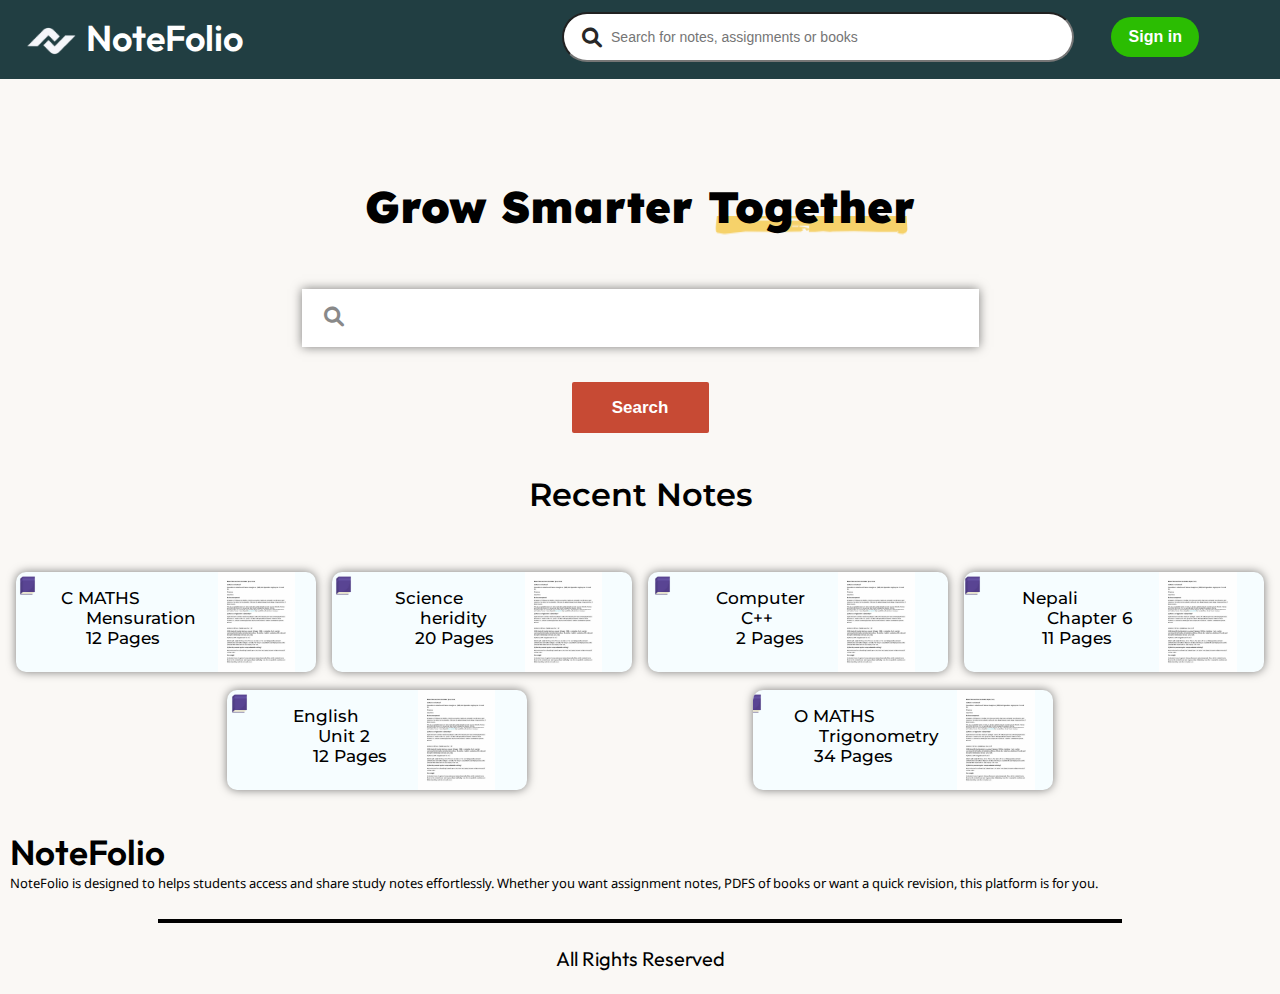
==== index.html @ 2b66f8d0 "updated" ====
<!DOCTYPE html>
<html lang="en">

<head>
    <meta charset="UTF-8">
    <meta name="viewport" content="width=device-width, initial-scale=1.0">
    <title>NoteFolio</title>
</head>
<link rel="stylesheet" href="style.css">
<link rel="preconnect" href="https://fonts.googleapis.com">
<link rel="preconnect" href="https://fonts.gstatic.com" crossorigin>
<link href="https://fonts.googleapis.com/css2?family=Outfit:wght@100..900&display=swap" rel="stylesheet">
<link rel="stylesheet" href="https://cdnjs.cloudflare.com/ajax/libs/font-awesome/6.0.0-beta3/css/all.min.css">
<link rel="stylesheet" href="https://cdnjs.cloudflare.com/ajax/libs/font-awesome/6.0.0-beta3/css/all.min.css">
<link rel="preconnect" href="https://fonts.googleapis.com">
<link rel="preconnect" href="https://fonts.gstatic.com" crossorigin>
<link href="https://fonts.googleapis.com/css2?family=Outfit:wght@100..900&display=swap" rel="stylesheet">
<link rel="preconnect" href="https://fonts.googleapis.com">
<link rel="preconnect" href="https://fonts.googleapis.com">
<link rel="preconnect" href="https://fonts.gstatic.com" crossorigin>
<link
    href="https://fonts.googleapis.com/css2?family=Lexend:wght@100..900&family=Libre+Franklin:ital,wght@0,100..900;1,100..900&family=Outfit:wght@100..900&display=swap"
    rel="stylesheet">
<link rel="shortcut icon" href="images/toplogo1.png" type="image/x-icon">
<link rel="preconnect" href="https://fonts.googleapis.com">
<link rel="preconnect" href="https://fonts.gstatic.com" crossorigin>
<link href="https://fonts.googleapis.com/css2?family=Montserrat:ital,wght@0,100..900;1,100..900&display=swap"
    rel="stylesheet">
    <link rel="preconnect" href="https://fonts.googleapis.com">
    <link rel="preconnect" href="https://fonts.gstatic.com" crossorigin>
    <link href="https://fonts.googleapis.com/css2?family=Noto+Sans:ital,wght@0,100..900;1,100..900&display=swap" rel="stylesheet">

<body>
    <nav>

        <div id="left">
            <img src="images/logo.jpg" alt="img" id="logo-n">
            <p id="notefolio"> NoteFolio</p>
        </div>
        <input type="text" id="mid-searchbar" placeholder="Search for notes, assignments or books">
        <i class="fas fa-search search-icon"></i>
        <i class="fas fa-bars hamburger-icon" id="threedots"></i>

        <button id="signin">Sign in</button>
    </nav>

    <div id="main">
        <p>Grow Smarter Together</p>
        <img src="underlineImg.png" alt="#">
    </div>
    <div id="main2">
        <input type="text">
        <i class="fa fa-search"></i>

    </div>
    <div id="searchbtn">
        <button id="search">Search</button>
    </div>
    <br>
    <p id="recent-notes">Recent Notes</p>
    <div id="notes-container">
        <div class="note">
            <img src="images/book-removebg-preview.png" alt="" class="book-logo" id="first-book-logo">
            <p class="recent-notes">
                 C MATHS 
                <br> &nbsp;&nbsp;&nbsp;&nbsp; Mensuration <br>&nbsp;&nbsp;&nbsp;&nbsp; 12 Pages
             </p>
            <img src="images/pdf img.jpg" alt="" class="pdf-img">
        </div>
        
        <div class="note note2">
            <img src="images/book-removebg-preview.png" alt="" class="book-logo"> 
            <p class="recent-notes">Science <br>&nbsp;&nbsp;&nbsp;&nbsp; heridity <br> &nbsp;&nbsp;&nbsp;&nbsp;20 Pages</p>
            <img src="images/pdf img.jpg" alt="" class="pdf-img">
        </div>
        
        <div class="note">
            <img src="images/book-removebg-preview.png" alt="" class="book-logo">
            <p class="recent-notes">Computer <br>&nbsp;&nbsp;&nbsp;&nbsp; C++ <br> &nbsp;&nbsp;&nbsp;&nbsp;2 Pages</p>
            <img src="images/pdf img.jpg" alt="" class="pdf-img">
        </div>
        <div class="note">
            <img src="images/book-removebg-preview.png" alt="" class="book-logo">
            <p class="recent-notes">Nepali <br>&nbsp;&nbsp;&nbsp;&nbsp; Chapter 6 <br> &nbsp;&nbsp;&nbsp;&nbsp;11 Pages</p>
            <img src="images/pdf img.jpg" alt="" class="pdf-img">
        </div>
        <div class="note">
            <img src="images/book-removebg-preview.png" alt="" class="book-logo">
            <p class="recent-notes">English <br>&nbsp;&nbsp;&nbsp;&nbsp; Unit 2 <br> &nbsp;&nbsp;&nbsp;&nbsp;12 Pages</p>
            <img src="images/pdf img.jpg" alt="" class="pdf-img">
        </div>
        <div class="note">
            <img src="images/book-removebg-preview.png" alt="" class="book-logo">
            <p class="recent-notes">O MATHS <br>&nbsp;&nbsp;&nbsp;&nbsp; Trigonometry <br> &nbsp;&nbsp;&nbsp;&nbsp;34 Pages</p>
            <img src="images/pdf img.jpg" alt="" class="pdf-img">
        </div>
        
    </div>

    <div id="main3">
        <p id="notefolio1">NoteFolio</p>
        <p id="description">NoteFolio is designed to helps students access and share study notes effortlessly. Whether you want assignment notes, PDFS of books or want a quick revision, this platform is for you. </p>
  <hr id="hr1">
    </div>


    <div id="footer"><center> All Rights Reserved</center></div>
    <br>
</body>
<link rel="stylesheet" href="mediaqueries/indexquery.css">

</html>
---- style.css ----
*{
    margin: 0;
    padding: 0;
}
body{
    background-color: #faf8f5;
}
nav{
    background-color: #213e42;
    height: 84px;
    display: flex;
    align-items: center;
    margin-top: -5px;
    justify-content: space-around;
}
nav #left{
    color: white;
    font-size: 36px;
    font-family: "Outfit", sans-serif;
    font-weight: 600;
    display: flex;
    align-items: center;
}
#mid-searchbar{
    height: 46px;
    width: 36%;
    border-radius: 25px;
    padding-left: 47px;
    font-size: 16px;
    color: rgb(43, 43, 43);
}
#left img{
    height: 41px;
}
#signin{
    height: 40px;
    width: 88px;
    border-radius: 22px;
    font-size: 16px;
    background-color: #2bbd02;
    color: white;
    border: none;
    font-weight: 600;
    margin-right: 62px;
}
#signin:hover{
    background-color: #259f02;
    cursor: pointer;
}
#mid-searchbar::placeholder{
    font-family: 'Lucida Sans', 'Lucida Sans Regular', 'Lucida Grande', 'Lucida Sans Unicode', Geneva, Verdana, sans-serif;
    font-size: 14px;
}
#mid-searchbar:hover{
    border: 1px solid rgb(75, 255, 240);
}
.fa-solid, .fas {
    margin-left: 38%;
    margin-top: 14px;
    font-family: "Font Awesome 6 Free";
    font-weight: 900;
}
#main{
    text-align: center;
    font-family: "Lexend", sans-serif;
    font-weight: 900;
    font-size: 44px;
    margin-top: 20px;
}
#main img{
    height: 21px;
    width: 210px;
    position: relative;
    top: -41px;
    z-index: -1;
    left: 5px;
}
#main input{
    height: 49px;
    /* margin-top: -9px; */
    position: relative;
    top: -32px;
    width: 100%;
    box-shadow: 0 0 10px rgba(0, 0, 0, 0.5);
    border: none;
    position: relative;
    left: 16px;
    padding-left: 47px;
    font-size: 16px;
}

#main2{
    position: relative;
    width: 100%;
    display: flex;
    justify-content: center;
}
#main2 input{
    position: absolute;
    height: 48px;
    width: 73%;
    margin: auto;
    box-shadow: 0 0 10px rgba(0, 0, 0, 0.5);
    border: none;
    padding-left: 37px;
    font-size: 16px;
}
#main2 input:focus{
    border: 2px solid #087d87;
    outline: none;
}
.fa-search{
    font-size: 20px;
    position: absolute;
    left: 30px;
    top: 14px;
    color: rgb(137, 137, 137);
}
#searchbtn{
    display: flex;
    display: flex;
    align-items: center;
    justify-content: center;
}
#search{
    margin-top: 69px;
    height: 51px;
    width: 137px;
    background-color: #c74a34;
    border: none;
    color: white;
    border-radius: 2px;
    font-size: 17px;
    font-weight: 700;
}
.fas.fa-search.search-icon{
    left: 147px;
    color: rgb(39, 39, 39);
}
.fas.fa-bars.hamburger-icon{
    display: block;
    color: white;
    font-size: 28px;
    /* margin-left: 24px; */
    position: relative;
    left: -10px;
    align-items: center;
    top: -5px;
}
#recent-notes{
    font-size: 32px;
    font-family: "Montserrat", sans-serif;
    font-weight: 600;
    text-align: center;
    margin-top: 24px;
}
#notes-container{
    display: flex;
    justify-content: space-evenly;
    flex-wrap: wrap;
    margin-top: 40px;
}
.note{
    border: 2px solid black;
    height: 100px;
    width: 300px;
    margin-top: 18px;
    overflow: hidden;
    box-shadow: 0 0 10px rgba(0, 0, 0, 0.5);
    outline: none;
    border: none;
    border-radius: 10px;
    display: flex;
    align-items: center;
    justify-content: space-evenly;
    background-color: rgb(246, 253, 255);
}
.note .book-logo{
    height: 23px;
    margin-top: -73px;
    margin-left: -30px;
}
.note .sub-name{
    font-size: 18px;
    font-family: "Montserrat", sans-serif;
    text-decoration: none;
    font-weight: 600;
    position: relative;
    top: -5px;
    left: 11px;
    display: inline;

}
.fas.icon1{
    display: inline;
    margin-left: -100px;
    /* margin-top: 12px; */
    position: relative;
    top: 25px;
}
#chapter-name{
    margin-left: 57px;
    font-size: 18px;
    font-family: "Montserrat", sans-serif;
    font-weight: 500;
    color: #58bdfd;
}
.note a{
    text-decoration: none;
    margin-left: 1px;
    font-size: 18px;
    font-family: "Montserrat", sans-serif;
    font-weight: 500;
    color: #58bdfd;
    /* margin-top: 10px; */
    position: relative;
    top: 24px;
}
.fa-solid.fa-newspaper{
    display: inline;
    position: relative;
    top: 31px;
    left: -64px;
}
.author-name{
    font-size: 15px;
    font-family: "Montserrat", sans-serif;
    text-decoration: none;
    font-weight: 600;
    position: relative;
    top: 30px;
    left: -64px;
    display: inline;
}
.recent-notes{
    font-size: 17px;
    font-family: "Montserrat", sans-serif;
    font-weight: 500;
    /* position: relative; */
    /* top: -24px; */
    left: 22px;
    margin-top: -8px;
    margin-left: 10px;
}
.pdf-img{
    height: 103px;
     /* margin-left: 34px; */
}
#first-book-logo{
    position: relative;
    left: 9px;
}
#main3{
    margin-top: 40px;
}
#notefolio1{
    color: black;
    font-size: 35px;
    font-family: "Outfit", sans-serif;
    font-weight: 600;
    padding-left: 10px;
}
#description{
    font-size: 13px;
    font-family: "Noto Sans", sans-serif;
    padding-left: 10px;
    font-weight: 400;
}
#hr1{
    margin-top: 35px;
    border: 2px solid black;
    width: 75%;
    margin: auto;
    position: relative;
    top: 27px;
}
#footer{
    font-size: 20px;
    margin-top: 50px;
    font-family: "Outfit", sans-serif;
}
---- mediaqueries/indexquery.css ----
@media (min-width: 900px) {
  #mid-searchbar {
    margin-left: 28%;
  }
}
@media (min-width: 345px) and (max-width: 410px){
    .fa-search{
    left: 40px;
  }
}
@media (min-width: 410px) and (max-width: 470px){
    .fa-search{
    left: 48px;
  }
}
@media (min-width: 470px) and (max-width: 540px){
    .fa-search{
    left: 58px;
  }
}
@media (min-width: 540px) and (max-width: 600px){
    .fa-search{
    left: 78px;
  }
}
@media (min-width: 600px) and (max-width: 700px){
    .fa-search{
    left: 88px;
  }
}
@media (min-width: 700px) and (max-width: 800px){
    .fa-search{
    left: 100px;
  }
}
@media (min-width: 800px) and (max-width: 900px){
    .fa-search{
    left: 110px;
  }
}
@media (min-width: 900px) and (max-width: 1000px){
    .fa-search{
    left: 120px;
  }
}   
@media (max-width: 1425px) and (min-width: 1260px) {
  #mid-searchbar {
    margin-left: 21%;
  }
  .fa-solid,
  .fas {
    margin-left: 34%;
  }
}
@media (max-width: 1315px) and (min-width: 1165px) {
  #mid-searchbar {
    margin-left: 22%;
  }
  .fa-solid,
  .fas {
    margin-left: 34%;
  }
}
@media (max-width: 1230px) and (min-width: 1147px) {
  #mid-searchbar {
    margin-left: 18%;
  }
  .fa-solid,
  .fas {
    margin-left: 31%;
  }
}
@media (max-width: 1147px) and (min-width: 1000px) {
  #mid-searchbar {
    margin-left: 12%;
  }
  .fa-solid,
  .fas {
    margin-left: 27%;
  }
}
@media (min-width: 1651px) {
  .fa-solid,
  .fas {
    display: none;
  }
}

@media (min-width: 1000px) {
  #threedots {
    display: none;
  }
}
@media (max-width: 1000px) {
  #mid-searchbar {
    display: none;
  }
  .fa-solid,
  .fas {
    display: none;
  }
  #signin {
    display: none;
  }
  nav {
    display: flex;
    justify-content: space-between;
  }
  nav #left {
    font-size: 28px;
  }
  nav #left img {
    height: 34px;
  }

  /* .fa-solid,
  .fas {
    display: inline-block;
    color: white;
    font-size: 22px;
    margin-right: 14px;
  } */
  .search-icon {
    display: none;
  }
}
@media (min-width: 549px){
    #main{
        margin-top: 50px;
    }
    #main img{
        margin-left: 343px;
    }
}
@media (min-width: 1024px) {
    #main{
        margin-top: 100px;
    }
}
@media (min-width: 1000px) and (max-width: 1023px){
    .fa.fa-search{
        margin-left: 11%;
    }
}
@media (min-width: 1023px) and (max-width: 1500px){
    .fa.fa-search{
        margin-left: 11%;
    } 
}
@media (min-width: 1500px){
    .fa.fa-search{
        margin-left: 13%;
    } 
}
@media (min-width: 1024px){
    #main2 input{
        width: 50%;
        height: 58px;
    }
    .fa.fa-search{
        margin-left: 23%;
        margin-top: 4px;
    } 
    #searchbtn{
        margin-top: 24px;
    }
}
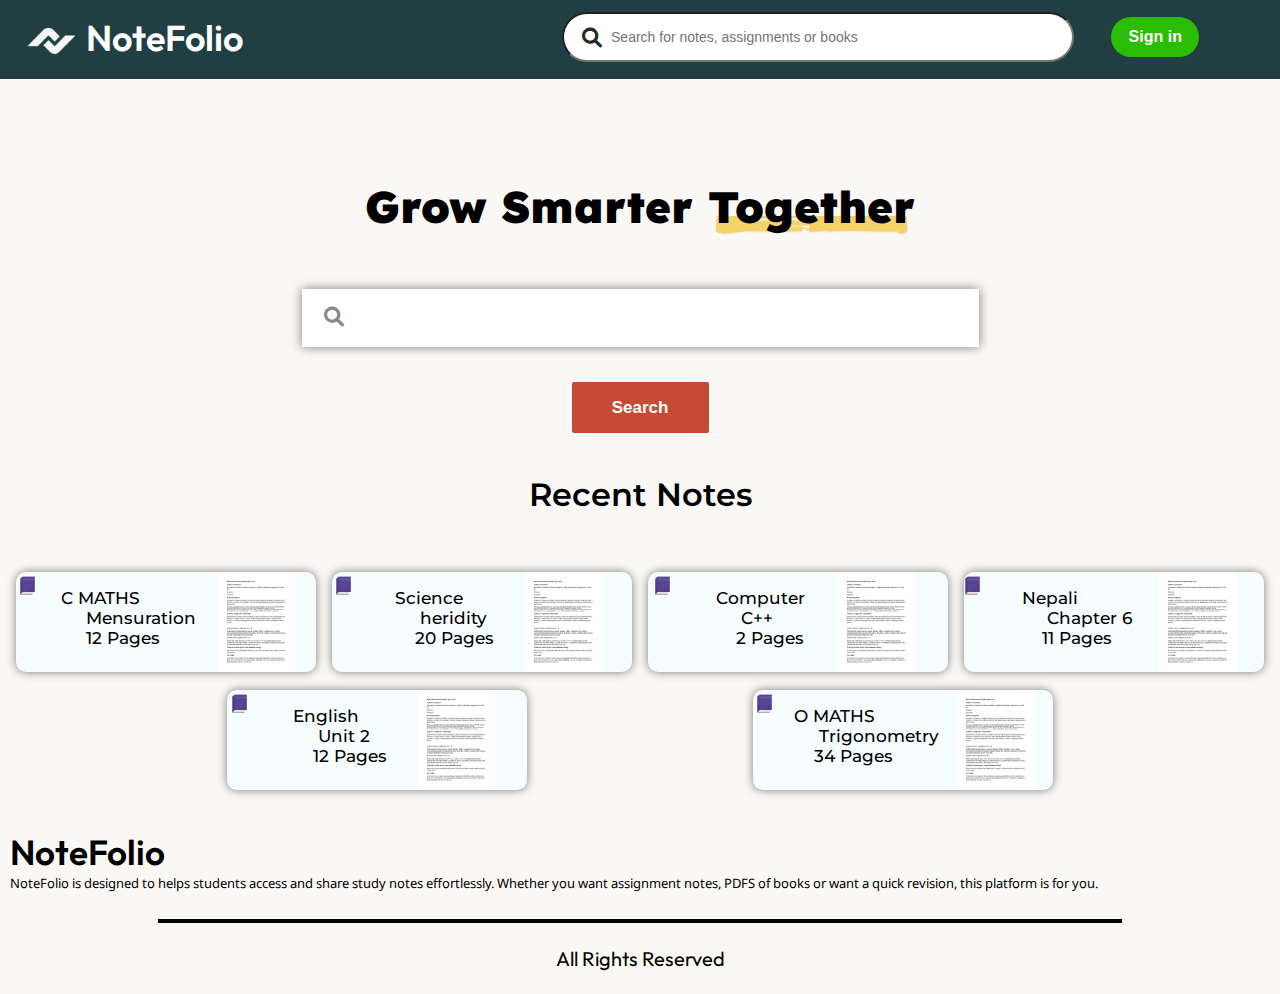
==== commit b9033388: "updated" ====
--- a/index.html
+++ b/index.html
@@ -54,12 +54,22 @@
 
     </div>
     <div id="searchbtn">
-        <button id="search">Search</button>
+        <button id="search" onclick="
+            localStorage.removeItem('login');
+            ">Search</button>
     </div>
     <br>
     <p id="recent-notes">Recent Notes</p>
     <div id="notes-container">
-        <div class="note">
+        <div class="note" onclick="
+        if (localStorage.getItem('login')) {
+           console.log('Redirecting to the notes...');
+        }
+        else {
+            window.location.href = 'login.html';
+        }
+        
+        ">
             <img src="images/book-removebg-preview.png" alt="" class="book-logo" id="first-book-logo">
             <p class="recent-notes">
                  C MATHS 
@@ -90,7 +100,7 @@
             <img src="images/pdf img.jpg" alt="" class="pdf-img">
         </div>
         <div class="note">
-            <img src="images/book-removebg-preview.png" alt="" class="book-logo">
+            <img src="images/book-removebg-preview.png" alt="" class="book-logo" id="book-logo2">
             <p class="recent-notes">O MATHS <br>&nbsp;&nbsp;&nbsp;&nbsp; Trigonometry <br> &nbsp;&nbsp;&nbsp;&nbsp;34 Pages</p>
             <img src="images/pdf img.jpg" alt="" class="pdf-img">
         </div>
--- a/style.css
+++ b/style.css
@@ -174,6 +174,7 @@
     align-items: center;
     justify-content: space-evenly;
     background-color: rgb(246, 253, 255);
+    cursor: pointer;
 }
 .note .book-logo{
     height: 23px;
@@ -279,6 +280,10 @@
     margin-top: 50px;
     font-family: "Outfit", sans-serif;
 }
-
-
-
+#book-logo2{
+    position: relative;
+    left: 11px;
+}
+
+
+
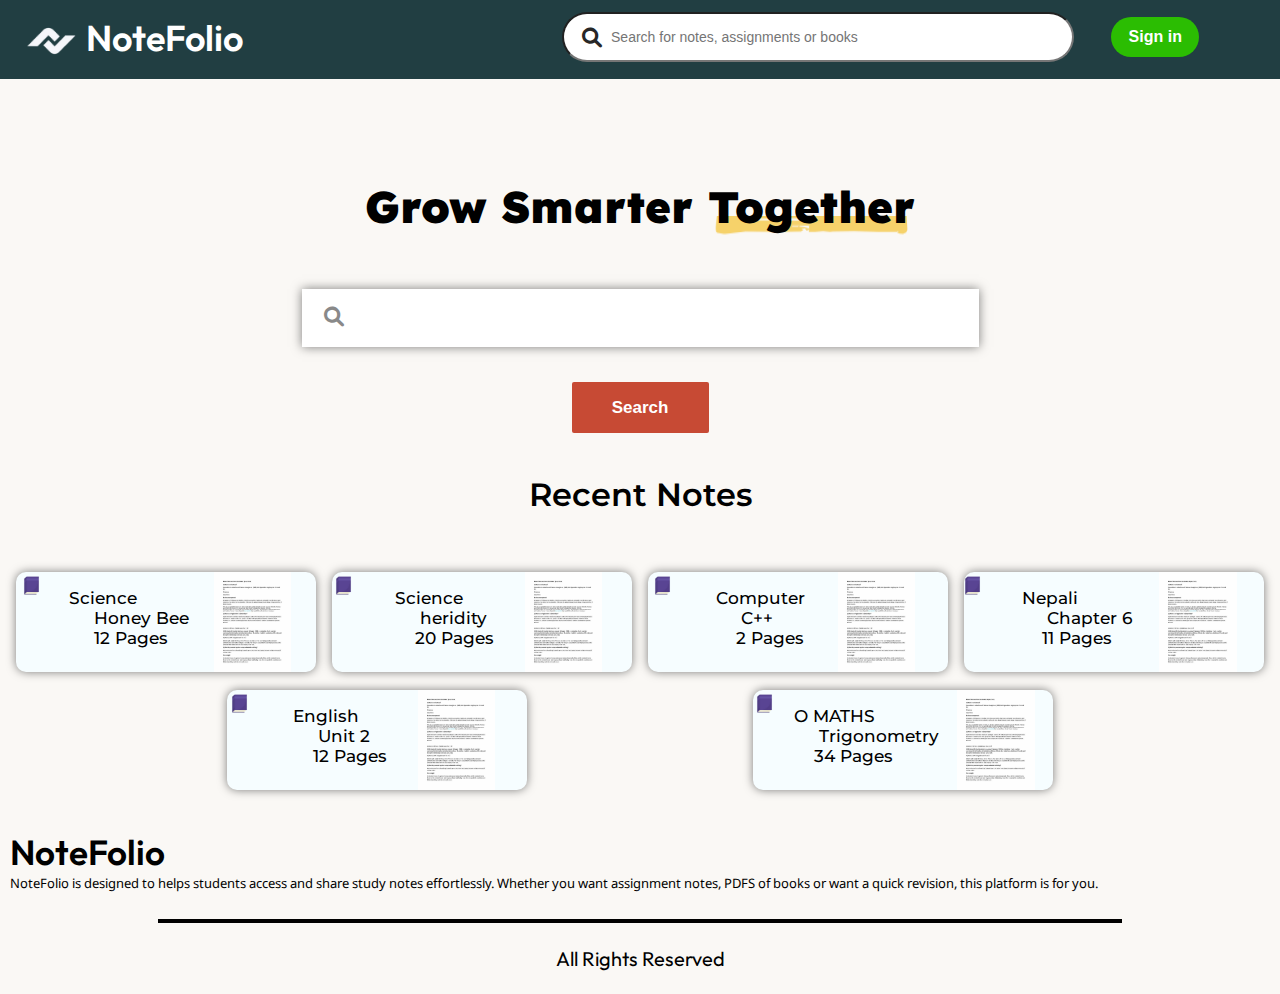
==== commit 84ebcf5b: "updated" ====
--- a/index.html
+++ b/index.html
@@ -63,7 +63,7 @@
     <div id="notes-container">
         <div class="note" onclick="
         if (localStorage.getItem('login')) {
-           console.log('Redirecting to the notes...');
+            window.location.href = 'note1.html';
         }
         else {
             window.location.href = 'login.html';
@@ -71,9 +71,9 @@
         
         ">
             <img src="images/book-removebg-preview.png" alt="" class="book-logo" id="first-book-logo">
-            <p class="recent-notes">
-                 C MATHS 
-                <br> &nbsp;&nbsp;&nbsp;&nbsp; Mensuration <br>&nbsp;&nbsp;&nbsp;&nbsp; 12 Pages
+            <p class="recent-notes" id="scientific-learning">
+                 Science 
+                <br> &nbsp;&nbsp;&nbsp;&nbsp; Honey Bee <br>&nbsp;&nbsp;&nbsp;&nbsp; 12 Pages
              </p>
             <img src="images/pdf img.jpg" alt="" class="pdf-img">
         </div>
--- a/style.css
+++ b/style.css
@@ -284,6 +284,9 @@
     position: relative;
     left: 11px;
 }
-
-
-
+#scientific-learning{
+    margin-left: 10px;
+}
+
+
+
